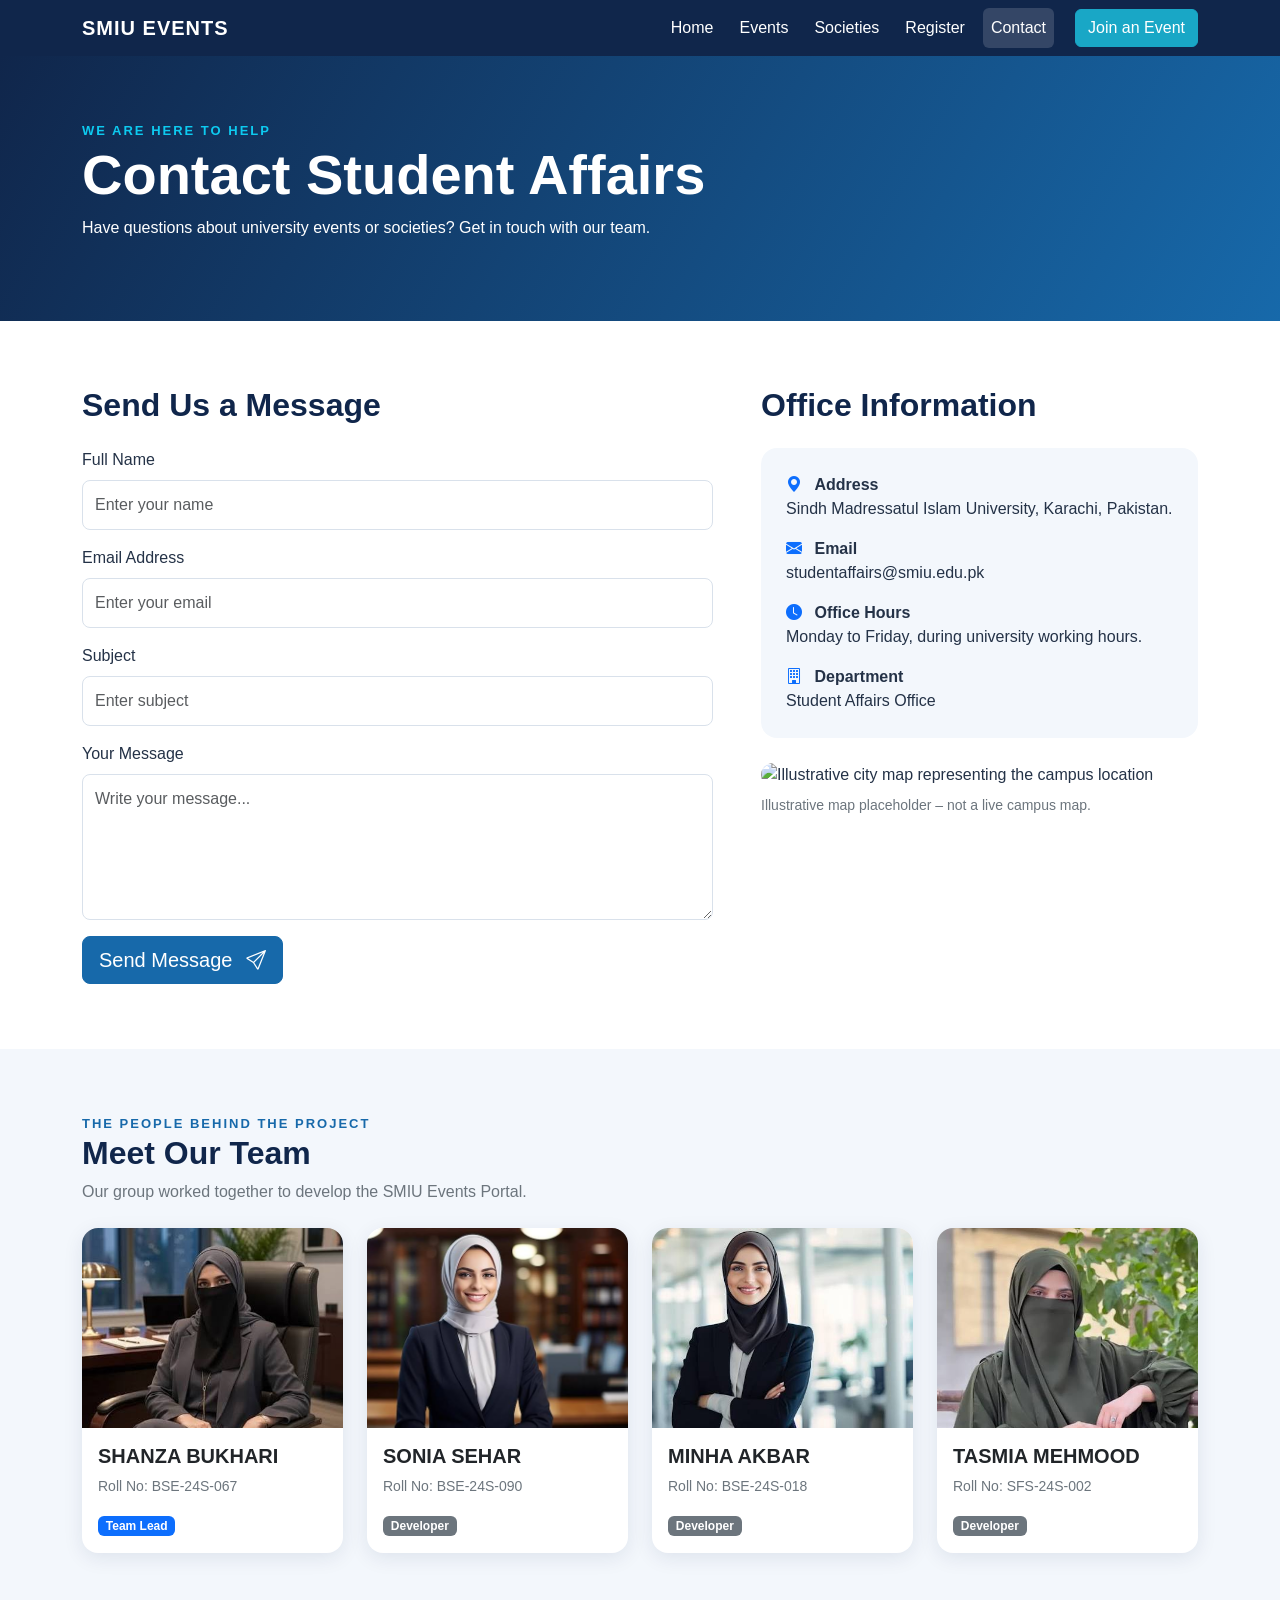
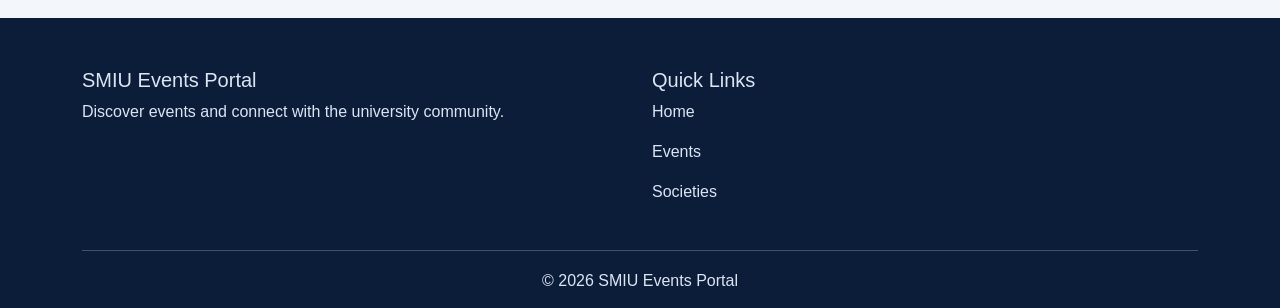
==== contact.html @ a71819c9 "Create SMIU Events Portal starter structure" ====
<!DOCTYPE html>
<html lang="en">
<head>
    <meta charset="UTF-8">
    <meta name="viewport" content="width=device-width, initial-scale=1.0">
    <title>Contact | SMIU Events Portal</title>

    <link href="https://cdn.jsdelivr.net/npm/bootstrap@5.3.3/dist/css/bootstrap.min.css" rel="stylesheet">
    <link rel="stylesheet" href="https://cdn.jsdelivr.net/npm/bootstrap-icons@1.11.3/font/bootstrap-icons.min.css">
    <link rel="stylesheet" href="css/style.css">
</head>
<body>

<header>
<nav class="navbar navbar-expand-lg navbar-dark">
    <div class="container">
        <a class="navbar-brand" href="index.html">SMIU EVENTS</a>
        <button class="navbar-toggler" type="button" data-bs-toggle="collapse" data-bs-target="#nav">
            <span class="navbar-toggler-icon"></span>
        </button>
        <div class="collapse navbar-collapse" id="nav">
            <ul class="navbar-nav ms-auto">
                <li class="nav-item"><a class="nav-link" href="index.html">Home</a></li>
                <li class="nav-item"><a class="nav-link" href="events.html">Events</a></li>
                <li class="nav-item"><a class="nav-link" href="societies.html">Societies</a></li>
                <li class="nav-item"><a class="nav-link" href="register.html">Register</a></li>
                <li class="nav-item"><a class="nav-link active" aria-current="page" href="contact.html">Contact</a></li>
            </ul>
            <a href="register.html" class="btn btn-info ms-lg-3">Join an Event</a>
        </div>
    </div>
</nav>
</header>

<main>

<section class="page-heading">
    <div class="container">
        <div class="section-kicker text-info">We are here to help</div>
        <h1 class="display-4 fw-bold">Contact Student Affairs</h1>
        <p>Have questions about university events or societies? Get in touch with our team.</p>
    </div>
</section>

<!-- CONTACT SECTION -->
<section class="section-space">
<div class="container">

    <div class="row g-5">

        <!-- CONTACT FORM -->
        <div class="col-lg-7">

            <h2 class="section-title mb-4">Send Us a Message</h2>

            <form class="demo-form">

                <div class="mb-3">
                    <label for="name" class="form-label">Full Name</label>
                    <input type="text" id="name" class="form-control"
                    placeholder="Enter your name" required>
                </div>

                <div class="mb-3">
                    <label for="email" class="form-label">Email Address</label>
                    <input type="email" id="email" class="form-control"
                    placeholder="Enter your email" required>
                </div>

                <div class="mb-3">
                    <label for="subject" class="form-label">Subject</label>
                    <input type="text" id="subject" class="form-control"
                    placeholder="Enter subject" required>
                </div>

                <div class="mb-3">
                    <label for="message" class="form-label">Your Message</label>
                    <textarea id="message" class="form-control"
                    rows="5" placeholder="Write your message..." required></textarea>
                </div>

                <div class="form-feedback"></div>

                <button type="submit" class="btn btn-primary btn-lg">
                    Send Message <i class="bi bi-send ms-2"></i>
                </button>

            </form>
        </div>

        <!-- OFFICE DETAILS -->
        <div class="col-lg-5">

            <h2 class="section-title mb-4">Office Information</h2>

            <div class="info-panel mb-4">

                <p>
                    <i class="bi bi-geo-alt-fill text-primary me-2"></i>
                    <strong>Address</strong><br>
                    Sindh Madressatul Islam University,
                    Karachi, Pakistan.
                </p>

                <p>
                    <i class="bi bi-envelope-fill text-primary me-2"></i>
                    <strong>Email</strong><br>
                    studentaffairs@smiu.edu.pk
                </p>

                <p>
                    <i class="bi bi-clock-fill text-primary me-2"></i>
                    <strong>Office Hours</strong><br>
                    Monday to Friday, during university working hours.
                </p>

                <p class="mb-0">
                    <i class="bi bi-building text-primary me-2"></i>
                    <strong>Department</strong><br>
                    Student Affairs Office
                </p>

            </div>

            <!-- MAP PLACEHOLDER -->
            <img
            src="https://images.unsplash.com/photo-1569336415962-a4bd9f69c07b?w=900"
            class="map-image"
            alt="Illustrative city map representing the campus location">

            <p class="small text-secondary mt-2">
                Illustrative map placeholder – not a live campus map.
            </p>

        </div>

    </div>

</div>
</section>

<!-- MEET THE TEAM -->
<section class="section-space soft-section">
<div class="container">

    <div class="section-kicker">The people behind the project</div>
    <h2 class="section-title mb-2">Meet Our Team</h2>

    <p class="text-secondary mb-4">
        Our group worked together to develop the SMIU Events Portal.
    </p>

    <div class="row g-4">

        <!-- MEMBER 1 -->
        <div class="col-6 col-lg-3">
            <div class="card team-card">
                <img src="images/shanza.png"
                class="card-img-top" alt="Team member one portrait">
                <div class="card-body">
                    <h5 class="fw-bold">SHANZA BUKHARI</h5>
                    <p class="small text-secondary">Roll No: BSE-24S-067</p>
                    <span class="badge bg-primary">Team Lead</span>
                </div>
            </div>
        </div>

        <!-- MEMBER 2 -->
        <div class="col-6 col-lg-3">
            <div class="card team-card">
                <img src="images/sonia.png"
                class="card-img-top" alt="Team member two portrait">
                <div class="card-body">
                    <h5 class="fw-bold">SONIA SEHAR</h5>
                    <p class="small text-secondary">Roll No: BSE-24S-090</p>
                    <span class="badge bg-secondary">Developer</span>
                </div>
            </div>
        </div>

        <!-- MEMBER 3 -->
        <div class="col-6 col-lg-3">
            <div class="card team-card">
                <img src="images/MINHA.png"
                class="card-img-top" alt="Team member three portrait">
                <div class="card-body">
                    <h5 class="fw-bold">MINHA AKBAR</h5>
                    <p class="small text-secondary">Roll No: BSE-24S-018</p>
                    <span class="badge bg-secondary">Developer</span>
                </div>
            </div>
        </div>

        <!-- MEMBER 4 -->
        <div class="col-6 col-lg-3">
            <div class="card team-card">
                <img src="images/tasmia.png"
                class="card-img-top" alt="Team member four portrait">
                <div class="card-body">
                    <h5 class="fw-bold">TASMIA MEHMOOD</h5>
                    <p class="small text-secondary">Roll No: SFS-24S-002</p>
                    <span class="badge bg-secondary">Developer</span>
                </div>
            </div>
        </div>

    </div>
</div>
</section>

</main>

<footer class="site-footer">
    <div class="container">
        <div class="row g-4">

            <div class="col-md-6">
                <h5>SMIU Events Portal</h5>
                <p>Discover events and connect with the university community.</p>
            </div>

            <div class="col-md-6">
                <h5>Quick Links</h5>
                <p><a href="index.html">Home</a></p>
                <p><a href="events.html">Events</a></p>
                <p><a href="societies.html">Societies</a></p>
            </div>

        </div>

        <div class="footer-bottom text-center">
            © 2026 SMIU Events Portal
        </div>
    </div>
</footer>

<script src="https://cdn.jsdelivr.net/npm/bootstrap@5.3.3/dist/js/bootstrap.bundle.min.js"></script>
<script src="js/main.js"></script>
</body>
</html>
---- css/style.css ----
/* =====================================
   SMIU EVENTS PORTAL - MAIN STYLESHEET
===================================== */

:root {
    --navy: #10264b;
    --blue: #1769aa;
    --cyan: #19a7c6;
    --light: #f3f7fc;
    --dark: #243247;
    --muted: #6b7788;
    --white: #ffffff;
    --radius: 16px;
}

html {
    scroll-behavior: smooth;
}

body {
    font-family: Arial, sans-serif;
    color: var(--dark);
    background: var(--white);
}

/* Navbar */
.navbar {
    background: var(--navy);
}

.navbar-brand {
    font-weight: 800;
    letter-spacing: 1px;
}

.navbar .nav-link {
    color: white;
    margin: 0 5px;
    border-radius: 6px;
}

.navbar .nav-link:hover,
.navbar .nav-link.active {
    background: rgba(255,255,255,0.15);
    color: white;
}

/* Hero */
.hero {
    background: linear-gradient(120deg, #10264b, #1769aa);
    color: white;
    padding: 100px 0;
}

.hero h1 {
    font-size: clamp(2.4rem, 5vw, 4rem);
    font-weight: 800;
}

.hero p {
    font-size: 18px;
    max-width: 650px;
    color: #e5efff;
}

/* Page headings */
.page-heading {
    background: linear-gradient(120deg, var(--navy), var(--blue));
    color: white;
    padding: 65px 0;
}

/* Sections */
.section-space {
    padding: 65px 0;
}

.section-title {
    color: var(--navy);
    font-weight: 800;
}

.section-kicker {
    color: var(--blue);
    font-size: 13px;
    font-weight: bold;
    letter-spacing: 2px;
    text-transform: uppercase;
}

/* Cards */
.event-card,
.society-card,
.team-card {
    border: none;
    border-radius: var(--radius);
    overflow: hidden;
    height: 100%;
    box-shadow: 0 5px 20px rgba(16,38,75,0.09);
    transition: transform .25s, box-shadow .25s;
}

.event-card:hover,
.society-card:hover,
.team-card:hover {
    transform: translateY(-6px);
    box-shadow: 0 12px 28px rgba(16,38,75,0.17);
}

.event-card img,
.society-card img {
    height: 190px;
    object-fit: cover;
}

.team-card img {
    height: 200px;
    object-fit: cover;
}

/* Buttons */
.btn-primary {
    background: var(--blue);
    border-color: var(--blue);
}

.btn-primary:hover {
    background: var(--navy);
    border-color: var(--navy);
}

.btn-info {
    background: var(--cyan);
    border-color: var(--cyan);
    color: white;
}

.btn-info:hover {
    background: #1289a4;
    color: white;
}

/* Badges */
.date-badge {
    background: #e6f4fc;
    color: var(--blue);
    padding: 8px 12px;
}

/* Feature icons */
.feature-icon {
    width: 60px;
    height: 60px;
    background: #e7f3fb;
    color: var(--blue);
    border-radius: 15px;
    display: inline-flex;
    justify-content: center;
    align-items: center;
    font-size: 26px;
}

/* Forms */
.form-control,
.form-select {
    padding: 12px;
    border-radius: 8px;
    border-color: #d9e1eb;
}

.form-control:focus,
.form-select:focus {
    border-color: var(--cyan);
    box-shadow: 0 0 0 3px rgba(25,167,198,.15);
}

/* Background sections */
.soft-section {
    background: var(--light);
}

.info-panel {
    background: var(--light);
    border-radius: var(--radius);
    padding: 25px;
}

/* Carousel */
.carousel-item img {
    height: 430px;
    object-fit: cover;
    filter: brightness(.65);
}

.carousel-caption {
    text-align: left;
    bottom: 45px;
}

/* Accordion */
.accordion-button:not(.collapsed) {
    background: #eaf4fb;
    color: var(--navy);
}

/* Tables */
.table thead {
    background: var(--navy);
    color: white;
}

/* Contact map */
.map-image {
    width: 100%;
    height: 260px;
    object-fit: cover;
    border-radius: var(--radius);
}

/* Footer */
.site-footer {
    background: #0b1d39;
    color: #dce5f2;
    padding: 50px 0 15px;
}

.site-footer a {
    color: #dce5f2;
    text-decoration: none;
}

.site-footer a:hover {
    color: white;
    text-decoration: underline;
}

.footer-bottom {
    border-top: 1px solid #40516b;
    padding-top: 18px;
    margin-top: 30px;
}

/* Mobile */
@media (max-width: 767px) {
    .hero {
        padding: 65px 0;
    }

    .section-space {
        padding: 42px 0;
    }

    .carousel-item img {
        height: 320px;
    }

    .carousel-caption {
        bottom: 15px;
    }

    .carousel-caption p {
        display: none;
    }
}
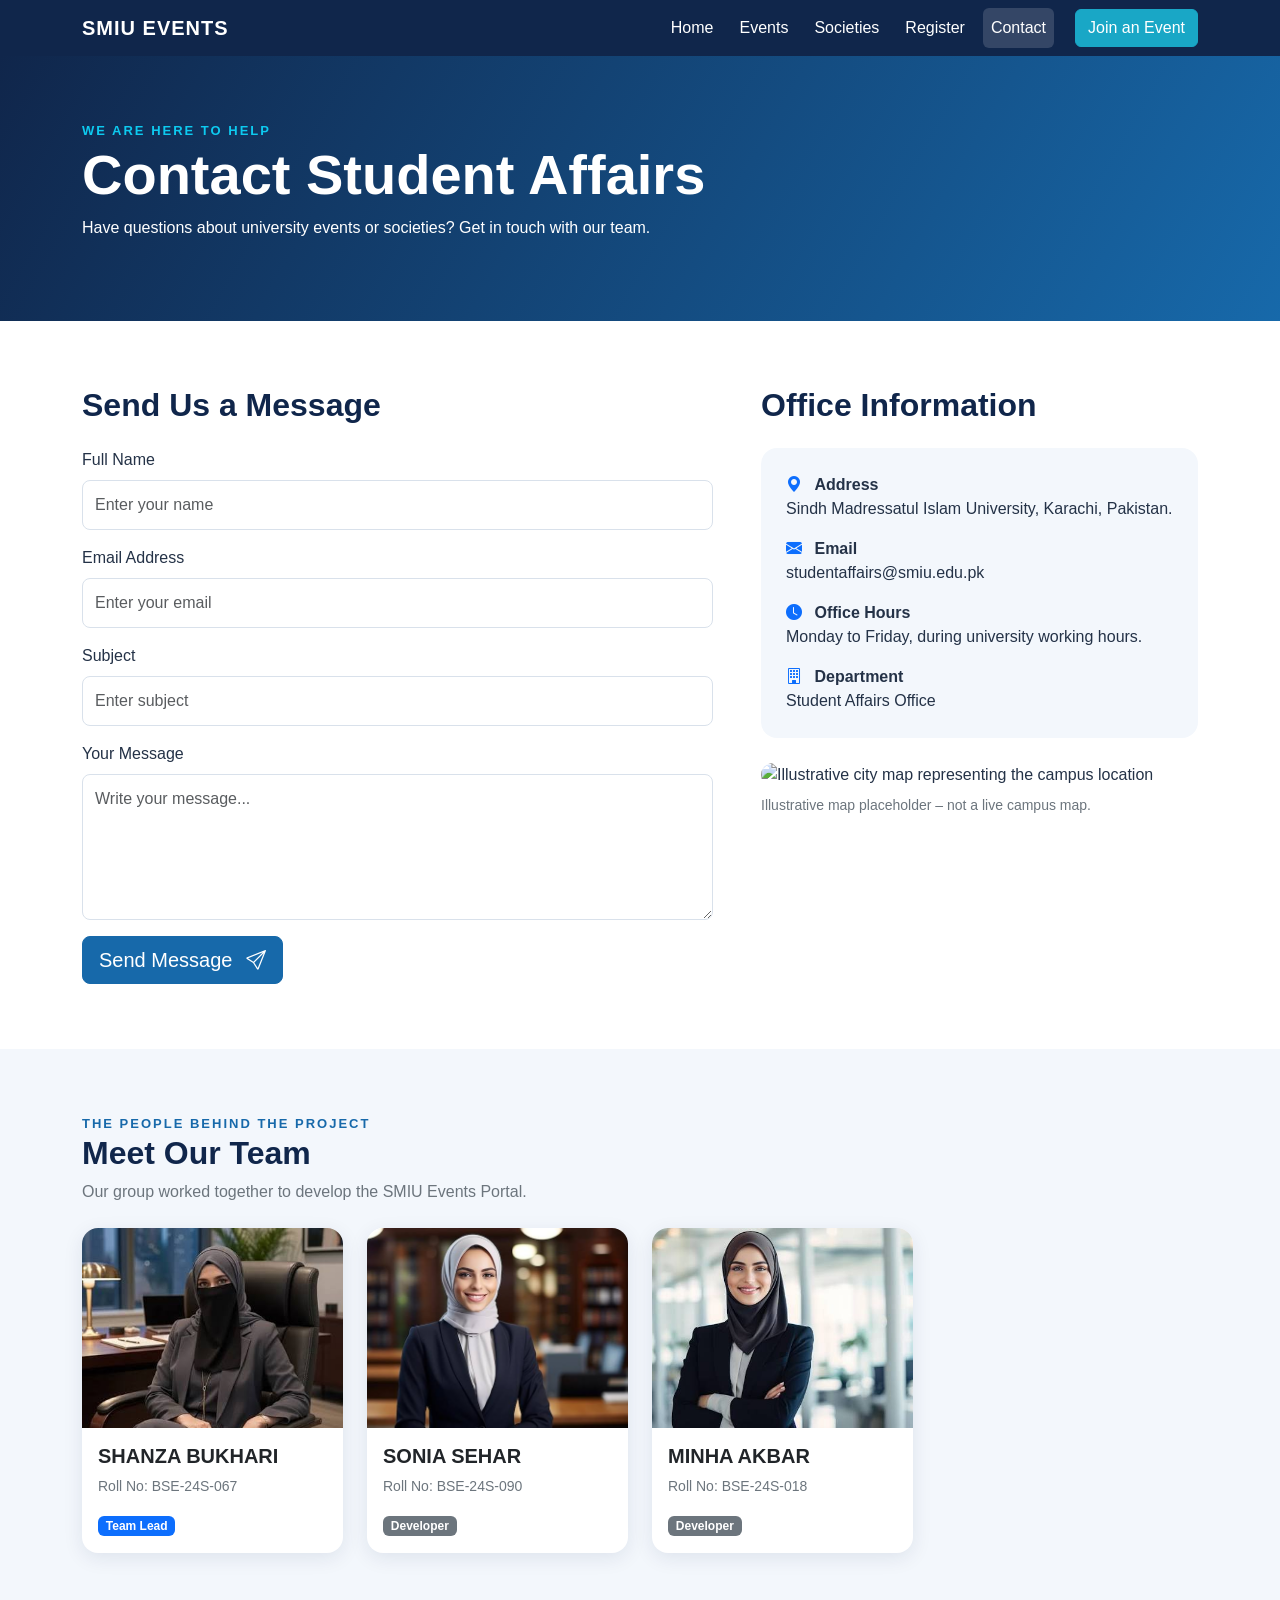
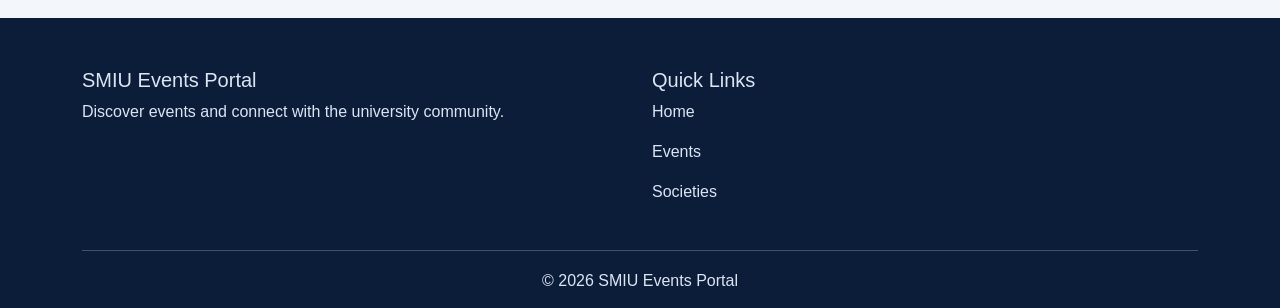
==== commit 9f6c0d83: "Delete member 4 from contact.html Removed member 4 section from the contact page." ====
--- a/contact.html
+++ b/contact.html
@@ -192,18 +192,6 @@
             </div>
         </div>
 
-        <!-- MEMBER 4 -->
-        <div class="col-6 col-lg-3">
-            <div class="card team-card">
-                <img src="images/tasmia.png"
-                class="card-img-top" alt="Team member four portrait">
-                <div class="card-body">
-                    <h5 class="fw-bold">TASMIA MEHMOOD</h5>
-                    <p class="small text-secondary">Roll No: SFS-24S-002</p>
-                    <span class="badge bg-secondary">Developer</span>
-                </div>
-            </div>
-        </div>
 
     </div>
 </div>
--- a/css/style.css
+++ b/css/style.css
@@ -263,3 +263,55 @@
         display: none;
     }
 }
+
+/* Keyboard Accessibility */
+
+.navbar .nav-link:focus-visible,
+.btn:focus-visible,
+.site-footer a:focus-visible {
+    outline: 3px solid var(--cyan);
+    outline-offset: 3px;
+}
+
+/* Image Improvements */
+.event-card img,
+.society-card img,
+.team-card img,
+.carousel-item img {
+    width: 100%;
+}
+
+.event-card img,
+.society-card img,
+.team-card img {
+    display: block;
+}
+/* Mobile Navigation */
+@media (max-width: 991px) {
+    .navbar .navbar-nav {
+        padding-top: 15px;
+    }
+
+    .navbar .nav-link {
+        padding: 10px 12px;
+    }
+
+    .navbar .btn-info {
+        margin-top: 12px;
+        margin-left: 0 !important;
+    }
+}
+/* Reduced Motion Accessibility */
+@media (prefers-reduced-motion: reduce) {
+    html {
+        scroll-behavior: auto;
+    }
+
+    *,
+    *::before,
+    *::after {
+        animation-duration: 0.01ms !important;
+        animation-iteration-count: 1 !important;
+        transition-duration: 0.01ms !important;
+    }
+}
